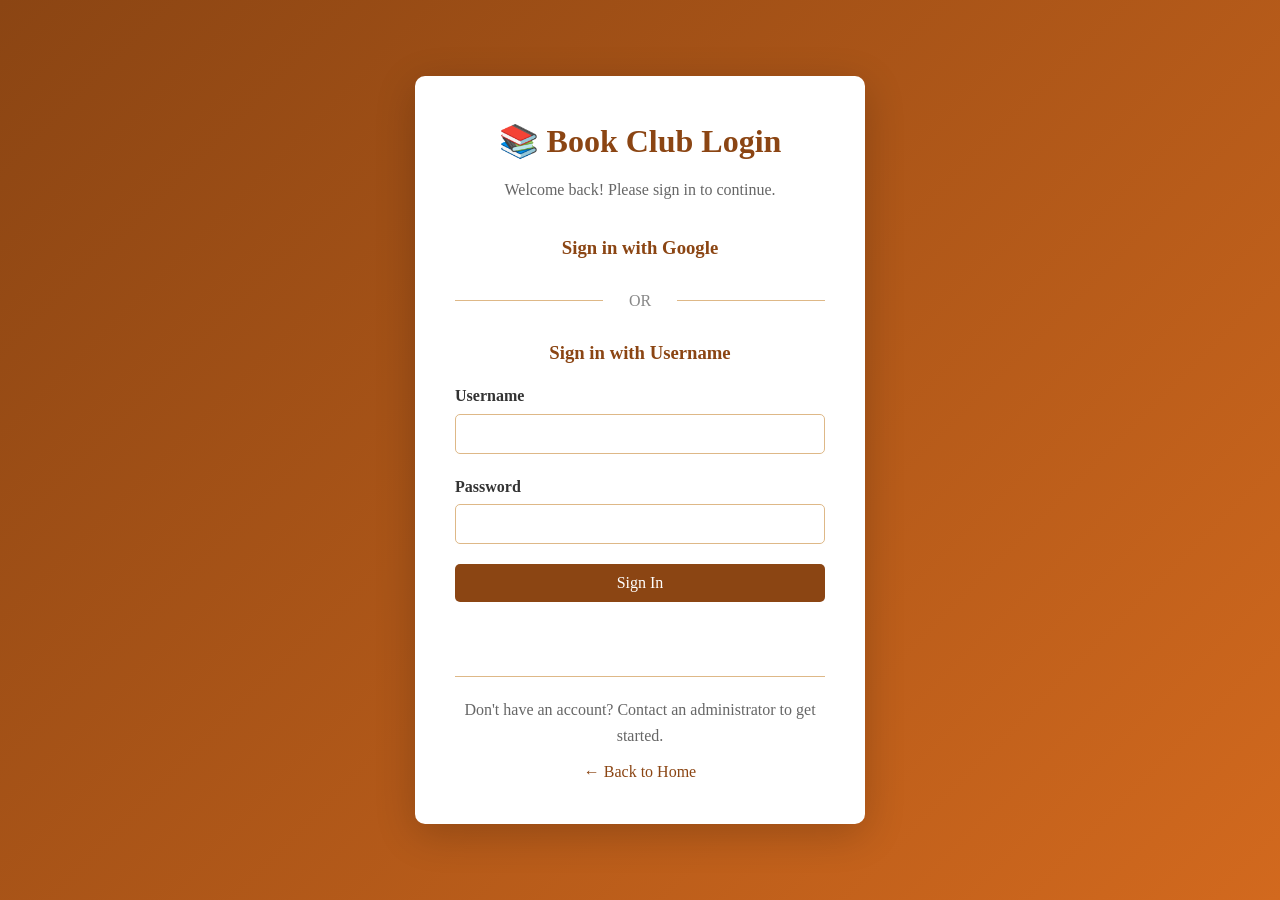
==== books-read.html @ ddfc7ccd "Initial website" ====
<!DOCTYPE html>
<html lang="en">
<head>
    <meta charset="UTF-8">
    <meta name="viewport" content="width=device-width, initial-scale=1.0">
    <title>Book Club - Books Read</title>
    <link rel="stylesheet" href="styles.css">
</head>
<body>
    <nav class="navbar">
        <div class="nav-container">
            <h1 class="nav-logo">📚 Book Club</h1>
            <div class="nav-menu">
                <div class="dropdown">
                    <button class="dropbtn">Menu ▼</button>
                    <div class="dropdown-content">
                        <a href="index.html">Home</a>
                        <a href="members.html">Member List</a>
                        <a href="calendar.html">Calendar</a>
                        <a href="books-read.html">Books Read</a>
                        <a href="nominations.html">Book Nominations</a>
                        <a href="voting.html">Voting</a>
                    </div>
                </div>
                <div id="userInfo" class="user-info"></div>
            </div>
        </div>
    </nav>

    <div class="container">
        <div class="page-header">
            <h1>📖 Books We've Read</h1>
        </div>

        <div id="booksGrid" class="books-grid">
            <p class="loading">Loading books...</p>
        </div>
    </div>

    <!-- Book Details Modal -->
    <div id="bookDetailsModal" class="modal">
        <div class="modal-content modal-large">
            <span class="close" onclick="closeBookDetailsModal()">&times;</span>
            <div id="bookDetailsContent"></div>
        </div>
    </div>

    <!-- Add Rating Modal -->
    <div id="addRatingModal" class="modal">
        <div class="modal-content">
            <span class="close" onclick="closeAddRatingModal()">&times;</span>
            <h2>Rate This Book</h2>
            <form id="addRatingForm" onsubmit="submitRating(event)">
                <div class="form-group">
                    <label for="rating">Rating (1-10) *</label>
                    <input type="number" id="rating" min="1" max="10" required>
                    <div class="rating-scale">
                        <span>1 = Terrible</span>
                        <span>10 = Masterpiece</span>
                    </div>
                </div>
                <div class="form-group">
                    <label for="review">Review (Optional)</label>
                    <textarea id="review" rows="4" placeholder="Share your thoughts about the book..."></textarea>
                </div>
                <div id="ratingMessage" class="message"></div>
                <div class="form-actions">
                    <button type="button" onclick="closeAddRatingModal()" class="btn btn-secondary">Cancel</button>
                    <button type="submit" class="btn btn-primary">Submit Rating</button>
                </div>
            </form>
        </div>
    </div>

    <footer>
        <p>&copy; 2026 Book Club. Powered by books and friendship.</p>
    </footer>

    <script src="app.js"></script>
    <script>
        let currentBookForRating = null;

        document.addEventListener('DOMContentLoaded', async () => {
            await initAuth();
            loadBooksRead();
        });

        async function loadBooksRead() {
            try {
                const response = await apiCall('/getBooksRead');
                const grid = document.getElementById('booksGrid');
                
                if (response.success && response.books.length > 0) {
                    grid.innerHTML = response.books.map(book => `
                        <div class="book-card" onclick="showBookDetails('${book.id}')">
                            <div class="book-card-image">
                                ${book.imageUrl ? `<img src="${book.imageUrl}" alt="${book.title}">` : '<div class="no-image">📚</div>'}
                            </div>
                            <div class="book-card-content">
                                <h3>${book.title}</h3>
                                <p class="author">by ${book.author}</p>
                                <p class="date-read">Read: ${new Date(book.dateCompleted).toLocaleDateString()}</p>
                                <div class="book-rating">
                                    <span class="rating-score">⭐ ${book.avgRating ? book.avgRating.toFixed(1) : 'Not rated'}/10</span>
                                    <span class="rating-count">${book.ratingCount || 0} ratings</span>
                                </div>
                            </div>
                        </div>
                    `).join('');
                } else {
                    grid.innerHTML = '<p class="no-data">No books read yet. Start reading!</p>';
                }
            } catch (error) {
                console.error('Error loading books:', error);
                document.getElementById('booksGrid').innerHTML = '<p class="error">Failed to load books</p>';
            }
        }

        async function showBookDetails(bookId) {
            try {
                const response = await apiCall('/getBookDetails', { bookId: bookId });
                const content = document.getElementById('bookDetailsContent');
                
                if (response.success && response.book) {
                    const book = response.book;
                    const currentUser = JSON.parse(localStorage.getItem('bookClubUser'));
                    const userRating = response.ratings.find(r => r.userId === currentUser.id);
                    
                    content.innerHTML = `
                        <div class="book-details-header">
                            <div class="book-details-image">
                                ${book.imageUrl ? `<img src="${book.imageUrl}" alt="${book.title}">` : '<div class="no-image-large">📚</div>'}
                            </div>
                            <div class="book-details-info">
                                <h2>${book.title}</h2>
                                <h3>by ${book.author}</h3>
                                <p><strong>Nominated by:</strong> ${book.nominatedBy}</p>
                                <p><strong>Read on:</strong> ${new Date(book.dateCompleted).toLocaleDateString()}</p>
                                <div class="book-rating-large">
                                    <span class="rating-score-large">⭐ ${book.avgRating ? book.avgRating.toFixed(1) : 'Not rated'}/10</span>
                                    <span class="rating-count">(${book.ratingCount || 0} ratings)</span>
                                </div>
                                <div class="book-links">
                                    ${book.amazonLink ? `<a href="${book.amazonLink}" target="_blank" class="btn btn-secondary">Amazon</a>` : ''}
                                    ${book.goodreadsLink ? `<a href="${book.goodreadsLink}" target="_blank" class="btn btn-secondary">Goodreads</a>` : ''}
                                    ${userRating ? 
                                        `<button onclick="showAddRatingModal('${book.id}')" class="btn btn-primary">Update Your Rating</button>` :
                                        `<button onclick="showAddRatingModal('${book.id}')" class="btn btn-primary">Rate This Book</button>`
                                    }
                                </div>
                            </div>
                        </div>
                        
                        ${userRating ? `
                            <div class="user-rating-box">
                                <h4>Your Rating: ${userRating.rating}/10</h4>
                                ${userRating.review ? `<p>${userRating.review}</p>` : ''}
                            </div>
                        ` : ''}
                        
                        <div class="ratings-section">
                            <h3>Member Ratings & Reviews</h3>
                            ${response.ratings.length > 0 ? 
                                response.ratings.map(rating => `
                                    <div class="rating-item">
                                        <div class="rating-header">
                                            <strong>${rating.memberName}</strong>
                                            <span class="rating-score">⭐ ${rating.rating}/10</span>
                                        </div>
                                        ${rating.review ? `<p class="rating-review">${rating.review}</p>` : ''}
                                        <p class="rating-date">${new Date(rating.dateRated).toLocaleDateString()}</p>
                                    </div>
                                `).join('') :
                                '<p class="no-data">No ratings yet. Be the first to rate!</p>'
                            }
                        </div>
                    `;
                    
                    document.getElementById('bookDetailsModal').style.display = 'block';
                }
            } catch (error) {
                console.error('Error loading book details:', error);
                alert('Failed to load book details');
            }
        }

        function closeBookDetailsModal() {
            document.getElementById('bookDetailsModal').style.display = 'none';
        }

        function showAddRatingModal(bookId) {
            currentBookForRating = bookId;
            document.getElementById('addRatingModal').style.display = 'block';
            closeBookDetailsModal();
        }

        function closeAddRatingModal() {
            document.getElementById('addRatingModal').style.display = 'none';
            document.getElementById('addRatingForm').reset();
            document.getElementById('ratingMessage').textContent = '';
            currentBookForRating = null;
        }

        async function submitRating(event) {
            event.preventDefault();
            
            const rating = document.getElementById('rating').value;
            const review = document.getElementById('review').value;
            const messageDiv = document.getElementById('ratingMessage');
            
            try {
                const response = await apiCall('/addRating', {
                    bookId: currentBookForRating,
                    rating: parseInt(rating),
                    review: review
                });
                
                if (response.success) {
                    messageDiv.className = 'message success';
                    messageDiv.textContent = 'Rating submitted successfully!';
                    
                    setTimeout(() => {
                        closeAddRatingModal();
                        loadBooksRead();
                    }, 1500);
                } else {
                    messageDiv.className = 'message error';
                    messageDiv.textContent = response.message || 'Failed to submit rating';
                }
            } catch (error) {
                messageDiv.className = 'message error';
                messageDiv.textContent = 'Error submitting rating. Please try again.';
                console.error('Submit rating error:', error);
            }
        }

        // Close modals when clicking outside
        window.onclick = function(event) {
            if (event.target.classList.contains('modal')) {
                event.target.style.display = 'none';
            }
        }
    </script>
</body>
</html>
---- styles.css ----
/* Global Styles */
* {
    margin: 0;
    padding: 0;
    box-sizing: border-box;
}

:root {
    --primary-color: #8B4513;
    --secondary-color: #D2691E;
    --accent-color: #CD853F;
    --dark-bg: #2C1810;
    --light-bg: #F5F5DC;
    --text-dark: #333;
    --text-light: #fff;
    --border-color: #DEB887;
    --success-color: #4CAF50;
    --error-color: #f44336;
    --warning-color: #ff9800;
}

body {
    font-family: 'Georgia', 'Times New Roman', serif;
    line-height: 1.6;
    color: var(--text-dark);
    background-color: var(--light-bg);
    min-height: 100vh;
    display: flex;
    flex-direction: column;
}

/* Navigation */
.navbar {
    background-color: var(--dark-bg);
    color: var(--text-light);
    padding: 1rem 0;
    box-shadow: 0 2px 5px rgba(0,0,0,0.1);
}

.nav-container {
    max-width: 1200px;
    margin: 0 auto;
    padding: 0 20px;
    display: flex;
    justify-content: space-between;
    align-items: center;
}

.nav-logo {
    font-size: 1.5rem;
    font-weight: bold;
}

.nav-menu {
    display: flex;
    align-items: center;
    gap: 20px;
}

/* Dropdown Menu */
.dropdown {
    position: relative;
    display: inline-block;
}

.dropbtn {
    background-color: var(--secondary-color);
    color: white;
    padding: 10px 20px;
    font-size: 16px;
    border: none;
    cursor: pointer;
    border-radius: 5px;
    font-family: 'Georgia', serif;
}

.dropbtn:hover {
    background-color: var(--accent-color);
}

.dropdown-content {
    display: none;
    position: absolute;
    background-color: #f9f9f9;
    min-width: 200px;
    box-shadow: 0px 8px 16px 0px rgba(0,0,0,0.2);
    z-index: 1;
    border-radius: 5px;
}

.dropdown-content a {
    color: var(--text-dark);
    padding: 12px 16px;
    text-decoration: none;
    display: block;
}

.dropdown-content a:hover {
    background-color: var(--border-color);
}

.dropdown:hover .dropdown-content {
    display: block;
}

.user-info {
    color: var(--text-light);
}

.user-info a {
    color: var(--accent-color);
    text-decoration: none;
    margin-left: 10px;
}

/* Container */
.container {
    max-width: 1200px;
    margin: 0 auto;
    padding: 20px;
    flex: 1;
}

/* Hero Section */
.hero {
    text-align: center;
    padding: 40px 20px;
    background: linear-gradient(135deg, var(--primary-color) 0%, var(--secondary-color) 100%);
    color: var(--text-light);
    border-radius: 10px;
    margin-bottom: 30px;
}

.hero h1 {
    font-size: 2.5rem;
    margin-bottom: 10px;
}

/* Section */
.section {
    background: white;
    padding: 30px;
    margin-bottom: 30px;
    border-radius: 10px;
    box-shadow: 0 2px 10px rgba(0,0,0,0.1);
}

.section h2 {
    color: var(--primary-color);
    margin-bottom: 20px;
    font-size: 1.8rem;
}

/* Page Header */
.page-header {
    display: flex;
    justify-content: space-between;
    align-items: center;
    margin-bottom: 30px;
}

.page-header h1 {
    color: var(--primary-color);
    font-size: 2.5rem;
}

/* Book Cards */
.book-card-large {
    display: flex;
    gap: 30px;
    align-items: flex-start;
}

.book-image img {
    max-width: 250px;
    height: auto;
    border-radius: 10px;
    box-shadow: 0 4px 10px rgba(0,0,0,0.2);
}

.no-image, .no-image-large {
    background-color: var(--border-color);
    display: flex;
    align-items: center;
    justify-content: center;
    font-size: 4rem;
    border-radius: 10px;
}

.no-image {
    width: 100%;
    height: 200px;
}

.no-image-large {
    width: 250px;
    height: 350px;
}

.book-details h3 {
    color: var(--primary-color);
    font-size: 2rem;
    margin-bottom: 10px;
}

.author {
    font-style: italic;
    color: #666;
    margin-bottom: 10px;
}

.nominated-by {
    color: #888;
    font-size: 0.9rem;
}

.book-links {
    margin-top: 20px;
    display: flex;
    gap: 10px;
    flex-wrap: wrap;
}

/* Meeting Card */
.meeting-card {
    text-align: center;
    padding: 20px;
}

#nextMeetingDate {
    font-size: 1.3rem;
    margin-bottom: 20px;
}

.countdown {
    margin-top: 20px;
}

.countdown-number {
    font-size: 4rem;
    font-weight: bold;
    color: var(--primary-color);
}

.countdown-label {
    font-size: 1.2rem;
    color: #666;
    margin-top: 10px;
}

/* Quote Section */
.quote-section {
    background: linear-gradient(135deg, #f5f5f5 0%, #e8e8e8 100%);
}

.quote-card {
    text-align: center;
    padding: 20px;
}

.quote-text {
    font-size: 1.3rem;
    font-style: italic;
    margin-bottom: 15px;
    color: var(--text-dark);
}

.quote-author {
    font-size: 1.1rem;
    color: var(--primary-color);
    font-weight: bold;
}

/* Books Grid */
.books-grid {
    display: grid;
    grid-template-columns: repeat(auto-fill, minmax(280px, 1fr));
    gap: 25px;
    margin-bottom: 30px;
}

.book-card {
    background: white;
    border-radius: 10px;
    overflow: hidden;
    box-shadow: 0 4px 10px rgba(0,0,0,0.1);
    transition: transform 0.3s, box-shadow 0.3s;
    cursor: pointer;
}

.book-card:hover {
    transform: translateY(-5px);
    box-shadow: 0 8px 20px rgba(0,0,0,0.15);
}

.book-card-image {
    height: 300px;
    overflow: hidden;
    background-color: var(--border-color);
}

.book-card-image img {
    width: 100%;
    height: 100%;
    object-fit: cover;
}

.book-card-content {
    padding: 20px;
}

.book-card-content h3 {
    color: var(--primary-color);
    margin-bottom: 10px;
    font-size: 1.3rem;
}

.book-rating {
    display: flex;
    justify-content: space-between;
    align-items: center;
    margin-top: 15px;
    padding-top: 15px;
    border-top: 1px solid var(--border-color);
}

.rating-score {
    font-weight: bold;
    color: var(--secondary-color);
}

.rating-count {
    color: #888;
    font-size: 0.9rem;
}

.date-read, .nomination-date {
    color: #888;
    font-size: 0.9rem;
    margin-top: 5px;
}

/* Members Grid */
.members-grid {
    display: grid;
    grid-template-columns: repeat(auto-fill, minmax(300px, 1fr));
    gap: 20px;
}

.member-card {
    background: white;
    border-radius: 10px;
    padding: 20px;
    box-shadow: 0 4px 10px rgba(0,0,0,0.1);
    display: flex;
    align-items: center;
    gap: 15px;
}

.member-avatar {
    width: 60px;
    height: 60px;
    border-radius: 50%;
    background-color: var(--primary-color);
    color: white;
    display: flex;
    align-items: center;
    justify-content: center;
    font-size: 1.8rem;
    font-weight: bold;
    flex-shrink: 0;
}

.member-info {
    flex: 1;
}

.member-info h3 {
    color: var(--primary-color);
    margin-bottom: 5px;
}

.member-email {
    color: #666;
    font-size: 0.9rem;
}

.admin-badge {
    display: inline-block;
    background-color: var(--warning-color);
    color: white;
    padding: 2px 8px;
    border-radius: 3px;
    font-size: 0.8rem;
    margin-top: 5px;
}

.member-actions {
    display: flex;
    flex-direction: column;
    gap: 5px;
}

/* Buttons */
.btn {
    padding: 10px 20px;
    border: none;
    border-radius: 5px;
    cursor: pointer;
    font-size: 1rem;
    text-decoration: none;
    display: inline-block;
    text-align: center;
    transition: background-color 0.3s, transform 0.1s;
    font-family: 'Georgia', serif;
}

.btn:active {
    transform: scale(0.98);
}

.btn-primary {
    background-color: var(--primary-color);
    color: white;
}

.btn-primary:hover {
    background-color: var(--secondary-color);
}

.btn-secondary {
    background-color: var(--accent-color);
    color: white;
}

.btn-secondary:hover {
    background-color: var(--secondary-color);
}

.btn-danger {
    background-color: var(--error-color);
    color: white;
}

.btn-danger:hover {
    background-color: #d32f2f;
}

.btn-success {
    background-color: var(--success-color);
    color: white;
}

.btn-success:hover {
    background-color: #45a049;
}

.btn-small {
    padding: 5px 10px;
    font-size: 0.85rem;
}

.btn-large {
    padding: 15px 40px;
    font-size: 1.2rem;
}

.btn-full {
    width: 100%;
}

/* Forms */
.form-group {
    margin-bottom: 20px;
}

.form-group label {
    display: block;
    margin-bottom: 5px;
    color: var(--text-dark);
    font-weight: bold;
}

.form-group input[type="text"],
.form-group input[type="email"],
.form-group input[type="password"],
.form-group input[type="url"],
.form-group input[type="number"],
.form-group input[type="datetime-local"],
.form-group textarea,
.form-group select {
    width: 100%;
    padding: 10px;
    border: 1px solid var(--border-color);
    border-radius: 5px;
    font-size: 1rem;
    font-family: 'Georgia', serif;
}

.form-group input[type="checkbox"] {
    margin-right: 8px;
}

.form-group small {
    display: block;
    margin-top: 5px;
    color: #666;
    font-size: 0.85rem;
}

.form-row {
    display: grid;
    grid-template-columns: 1fr 1fr;
    gap: 20px;
}

.form-actions {
    display: flex;
    gap: 10px;
    justify-content: flex-end;
    margin-top: 20px;
}

.rating-scale {
    display: flex;
    justify-content: space-between;
    margin-top: 5px;
    font-size: 0.85rem;
    color: #666;
}

/* Nomination Form */
.nomination-form-section {
    background: white;
    padding: 30px;
    border-radius: 10px;
    box-shadow: 0 2px 10px rgba(0,0,0,0.1);
    margin-top: 30px;
}

.nomination-form-section h2 {
    color: var(--primary-color);
    margin-bottom: 20px;
}

.image-upload-options {
    border: 1px solid var(--border-color);
    padding: 15px;
    border-radius: 5px;
}

.upload-option {
    margin-bottom: 15px;
}

.upload-option:last-child {
    margin-bottom: 0;
}

.upload-option input[type="url"] {
    margin-top: 5px;
}

/* Voting */
.voting-grid {
    display: grid;
    grid-template-columns: repeat(auto-fill, minmax(280px, 1fr));
    gap: 25px;
    margin-bottom: 30px;
}

.voting-book-card {
    position: relative;
    background: white;
    border-radius: 10px;
    overflow: hidden;
    box-shadow: 0 4px 10px rgba(0,0,0,0.1);
    transition: transform 0.3s, box-shadow 0.3s, border 0.3s;
    cursor: pointer;
    border: 3px solid transparent;
}

.voting-book-card:hover {
    transform: translateY(-5px);
    box-shadow: 0 8px 20px rgba(0,0,0,0.15);
}

.voting-book-card.selected {
    border-color: var(--success-color);
    box-shadow: 0 8px 20px rgba(76, 175, 80, 0.3);
}

.selection-indicator {
    position: absolute;
    top: 10px;
    right: 10px;
    width: 40px;
    height: 40px;
    background-color: var(--success-color);
    color: white;
    border-radius: 50%;
    display: none;
    align-items: center;
    justify-content: center;
    font-size: 1.5rem;
    font-weight: bold;
}

.voting-book-card.selected .selection-indicator {
    display: flex;
}

.vote-count {
    margin-top: 10px;
    color: #666;
    font-style: italic;
}

.voting-status {
    background: white;
    padding: 20px;
    border-radius: 10px;
    margin-bottom: 20px;
    text-align: center;
}

.voting-status .info {
    color: var(--primary-color);
    font-size: 1.2rem;
    font-weight: bold;
}

/* Results */
.results-grid {
    display: grid;
    grid-template-columns: repeat(auto-fill, minmax(280px, 1fr));
    gap: 25px;
}

.result-card {
    position: relative;
    background: white;
    border-radius: 10px;
    overflow: hidden;
    box-shadow: 0 4px 10px rgba(0,0,0,0.1);
}

.vote-count-display {
    text-align: center;
    padding: 15px;
    background-color: var(--light-bg);
    font-size: 1.2rem;
}

.select-for-next-round {
    position: absolute;
    top: 10px;
    left: 10px;
    background-color: white;
    padding: 8px 12px;
    border-radius: 5px;
    box-shadow: 0 2px 5px rgba(0,0,0,0.2);
    z-index: 10;
    display: flex;
    align-items: center;
    gap: 5px;
    cursor: pointer;
}

/* Admin Section */
.admin-section {
    background: #fff3cd;
    padding: 20px;
    border-radius: 10px;
    margin-bottom: 20px;
    border: 2px solid var(--warning-color);
}

.admin-section h2 {
    color: var(--primary-color);
    margin-bottom: 15px;
}

.admin-actions {
    display: flex;
    gap: 10px;
}

/* Modals */
.modal {
    display: none;
    position: fixed;
    z-index: 1000;
    left: 0;
    top: 0;
    width: 100%;
    height: 100%;
    overflow: auto;
    background-color: rgba(0,0,0,0.5);
}

.modal-content {
    background-color: #fefefe;
    margin: 5% auto;
    padding: 30px;
    border: 1px solid #888;
    border-radius: 10px;
    width: 90%;
    max-width: 600px;
    position: relative;
}

.modal-large {
    max-width: 900px;
}

.close {
    color: #aaa;
    float: right;
    font-size: 28px;
    font-weight: bold;
    cursor: pointer;
    line-height: 20px;
}

.close:hover,
.close:focus {
    color: #000;
}

.modal h2 {
    color: var(--primary-color);
    margin-bottom: 20px;
}

/* Book Details Modal */
.book-details-header {
    display: flex;
    gap: 30px;
    margin-bottom: 30px;
}

.book-details-image img {
    max-width: 200px;
    border-radius: 10px;
}

.book-details-info h2 {
    color: var(--primary-color);
    margin-bottom: 10px;
}

.book-details-info h3 {
    color: #666;
    font-style: italic;
    margin-bottom: 15px;
}

.book-rating-large {
    margin: 20px 0;
}

.rating-score-large {
    font-size: 2rem;
    color: var(--secondary-color);
    font-weight: bold;
}

.ratings-section {
    margin-top: 30px;
}

.ratings-section h3 {
    color: var(--primary-color);
    margin-bottom: 20px;
}

.rating-item {
    background-color: var(--light-bg);
    padding: 15px;
    border-radius: 5px;
    margin-bottom: 15px;
}

.rating-header {
    display: flex;
    justify-content: space-between;
    margin-bottom: 10px;
}

.rating-review {
    margin: 10px 0;
    line-height: 1.6;
}

.rating-date {
    font-size: 0.85rem;
    color: #888;
}

.user-rating-box {
    background-color: #e8f5e9;
    padding: 20px;
    border-radius: 10px;
    margin-bottom: 30px;
    border-left: 4px solid var(--success-color);
}

.user-rating-box h4 {
    color: var(--primary-color);
    margin-bottom: 10px;
}

/* Login Page */
.login-container {
    min-height: 100vh;
    display: flex;
    align-items: center;
    justify-content: center;
    background: linear-gradient(135deg, var(--primary-color) 0%, var(--secondary-color) 100%);
    padding: 20px;
}

.login-box {
    background: white;
    padding: 40px;
    border-radius: 10px;
    box-shadow: 0 10px 40px rgba(0,0,0,0.2);
    width: 100%;
    max-width: 450px;
}

.login-box h1 {
    color: var(--primary-color);
    text-align: center;
    margin-bottom: 10px;
}

.login-subtitle {
    text-align: center;
    color: #666;
    margin-bottom: 30px;
}

.login-section {
    margin-bottom: 25px;
}

.login-section h3 {
    color: var(--primary-color);
    margin-bottom: 15px;
    text-align: center;
}

.divider {
    text-align: center;
    margin: 25px 0;
    position: relative;
}

.divider::before,
.divider::after {
    content: '';
    position: absolute;
    top: 50%;
    width: 40%;
    height: 1px;
    background-color: var(--border-color);
}

.divider::before {
    left: 0;
}

.divider::after {
    right: 0;
}

.divider span {
    background-color: white;
    padding: 0 10px;
    color: #888;
}

.login-footer {
    text-align: center;
    margin-top: 25px;
    padding-top: 20px;
    border-top: 1px solid var(--border-color);
}

.login-footer p {
    color: #666;
    margin-bottom: 10px;
}

.link {
    color: var(--primary-color);
    text-decoration: none;
}

.link:hover {
    text-decoration: underline;
}

/* Messages */
.message {
    padding: 12px;
    border-radius: 5px;
    margin: 15px 0;
    text-align: center;
}

.message.success {
    background-color: #d4edda;
    color: #155724;
    border: 1px solid #c3e6cb;
}

.message.error {
    background-color: #f8d7da;
    color: #721c24;
    border: 1px solid #f5c6cb;
}

.message.info {
    background-color: #d1ecf1;
    color: #0c5460;
    border: 1px solid #bee5eb;
}

/* Utility Classes */
.loading, .no-data, .error {
    text-align: center;
    padding: 40px;
    color: #666;
    font-style: italic;
}

.error {
    color: var(--error-color);
}

/* Calendar */
.calendar-container {
    background: white;
    padding: 20px;
    border-radius: 10px;
    box-shadow: 0 2px 10px rgba(0,0,0,0.1);
}

.calendar-container iframe {
    width: 100%;
    min-height: 600px;
    border: 0;
    border-radius: 5px;
}

.calendar-info {
    background: white;
    padding: 20px;
    border-radius: 10px;
    margin-bottom: 20px;
    text-align: center;
    box-shadow: 0 2px 10px rgba(0,0,0,0.1);
}

/* Footer */
footer {
    background-color: var(--dark-bg);
    color: var(--text-light);
    text-align: center;
    padding: 20px;
    margin-top: auto;
}

/* Responsive Design */
@media (max-width: 768px) {
    .nav-container {
        flex-direction: column;
        gap: 15px;
    }

    .hero h1 {
        font-size: 1.8rem;
    }

    .page-header {
        flex-direction: column;
        align-items: flex-start;
        gap: 15px;
    }

    .book-card-large {
        flex-direction: column;
    }

    .book-image img {
        max-width: 100%;
    }

    .form-row {
        grid-template-columns: 1fr;
    }

    .books-grid, .members-grid, .voting-grid, .results-grid {
        grid-template-columns: 1fr;
    }

    .book-details-header {
        flex-direction: column;
    }

    .admin-actions {
        flex-direction: column;
    }

    .login-box {
        padding: 30px 20px;
    }
}

@media (max-width: 480px) {
    .hero h1 {
        font-size: 1.5rem;
    }

    .page-header h1 {
        font-size: 1.8rem;
    }

    .countdown-number {
        font-size: 3rem;
    }

    .quote-text {
        font-size: 1.1rem;
    }
}
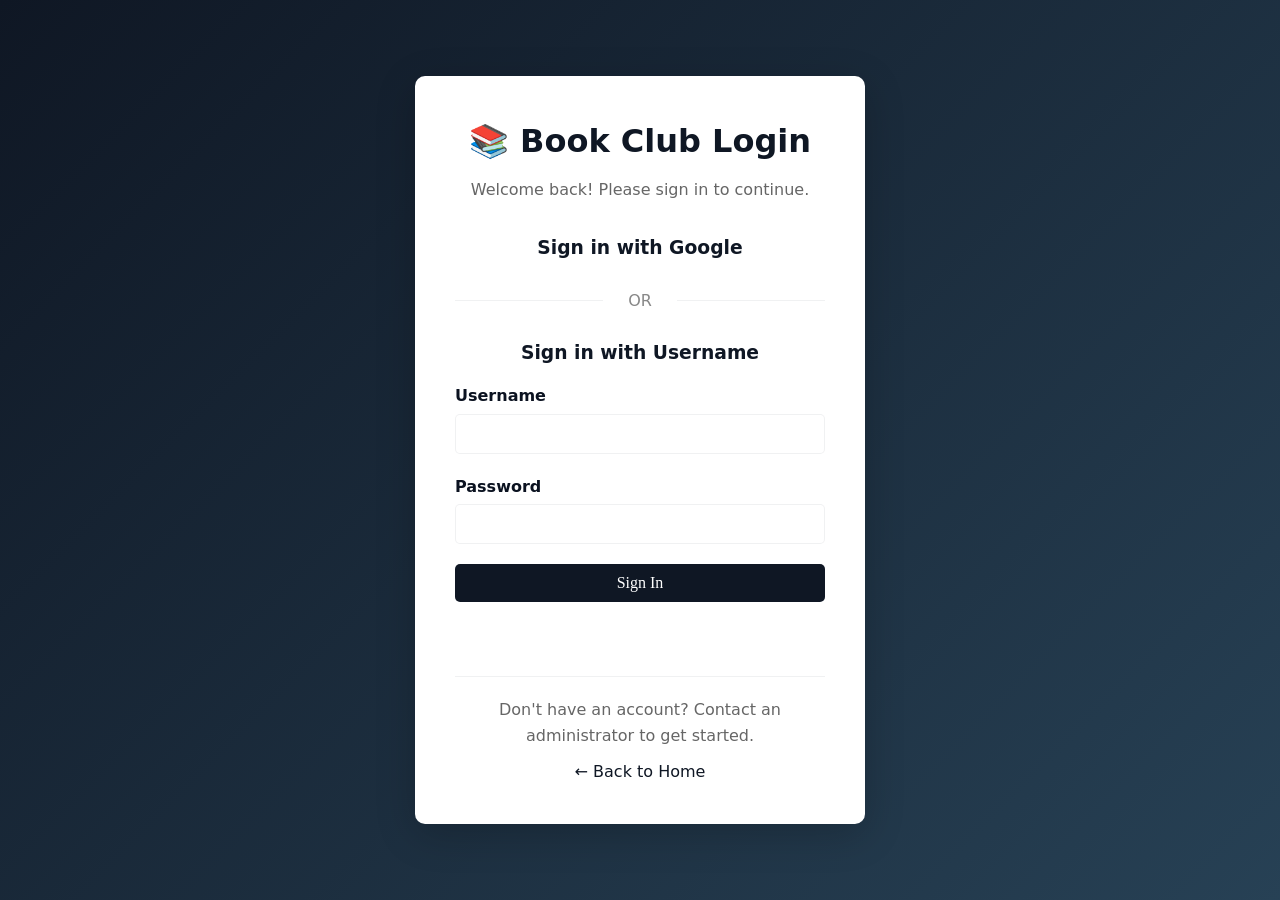
==== commit 2c4c4717: "App updates" ====
--- a/books-read.html
+++ b/books-read.html
@@ -180,7 +180,7 @@
                 }
             } catch (error) {
                 console.error('Error loading book details:', error);
-                alert('Failed to load book details');
+                showToast('Failed to load book details', 'error');
             }
         }
 
--- a/styles.css
+++ b/styles.css
@@ -5,25 +5,27 @@
     box-sizing: border-box;
 }
 
+@import url('https://fonts.googleapis.com/css2?family=Inter:wght@300;400;600;700&display=swap');
 :root {
-    --primary-color: #8B4513;
-    --secondary-color: #D2691E;
-    --accent-color: #CD853F;
-    --dark-bg: #2C1810;
-    --light-bg: #F5F5DC;
-    --text-dark: #333;
-    --text-light: #fff;
-    --border-color: #DEB887;
+    --primary-color: #0f1724;    /* deep slate */
+    --secondary-color: #274155;  /* darker teal/blue */
+    --accent-color: #68d8c0;     /* seafoam */
+    --card-bg: #ffffff;          /* keep cards bright for contrast */
+    --dark-bg: #0b2b3a;         /* slightly lighter page background */
+    --text-dark: #0b1220;       /* primary text */
+    --text-light: #ffffff;
+    --border-color: rgba(11,18,32,0.06);
     --success-color: #4CAF50;
     --error-color: #f44336;
-    --warning-color: #ff9800;
+    --warning-color: #ffb74d;
 }
 
 body {
-    font-family: 'Georgia', 'Times New Roman', serif;
+    font-family: 'Inter', system-ui, -apple-system, 'Segoe UI', Roboto, 'Helvetica Neue', Arial;
     line-height: 1.6;
     color: var(--text-dark);
-    background-color: var(--light-bg);
+    background: radial-gradient(1000px 450px at 12% 12%, rgba(104,216,192,0.03), transparent),
+                linear-gradient(180deg, var(--dark-bg) 0%, #0c3144 55%);
     min-height: 100vh;
     display: flex;
     flex-direction: column;
@@ -31,10 +33,11 @@
 
 /* Navigation */
 .navbar {
-    background-color: var(--dark-bg);
+    background-color: rgba(15,23,36,0.9);
     color: var(--text-light);
     padding: 1rem 0;
-    box-shadow: 0 2px 5px rgba(0,0,0,0.1);
+    box-shadow: 0 6px 20px rgba(2,6,23,0.6);
+    backdrop-filter: blur(6px);
 }
 
 .nav-container {
@@ -48,7 +51,8 @@
 
 .nav-logo {
     font-size: 1.5rem;
-    font-weight: bold;
+    font-weight: 700;
+    color: var(--text-light);
 }
 
 .nav-menu {
@@ -64,14 +68,14 @@
 }
 
 .dropbtn {
-    background-color: var(--secondary-color);
-    color: white;
-    padding: 10px 20px;
-    font-size: 16px;
-    border: none;
+    background-color: transparent;
+    color: var(--text-light);
+    padding: 8px 14px;
+    font-size: 15px;
+    border: 1px solid transparent;
     cursor: pointer;
-    border-radius: 5px;
-    font-family: 'Georgia', serif;
+    border-radius: 8px;
+    font-family: 'Inter', sans-serif;
 }
 
 .dropbtn:hover {
@@ -125,7 +129,7 @@
 .hero {
     text-align: center;
     padding: 40px 20px;
-    background: linear-gradient(135deg, var(--primary-color) 0%, var(--secondary-color) 100%);
+    background: linear-gradient(135deg, rgba(11,18,32,0.9) 0%, rgba(39,65,85,0.85) 100%);
     color: var(--text-light);
     border-radius: 10px;
     margin-bottom: 30px;
@@ -138,17 +142,18 @@
 
 /* Section */
 .section {
-    background: white;
+    background: var(--card-bg);
     padding: 30px;
     margin-bottom: 30px;
-    border-radius: 10px;
-    box-shadow: 0 2px 10px rgba(0,0,0,0.1);
+    border-radius: 12px;
+    box-shadow: 0 8px 30px rgba(2,6,23,0.35);
 }
 
 .section h2 {
-    color: var(--primary-color);
+    color: var(--text-dark);
     margin-bottom: 20px;
-    font-size: 1.8rem;
+    font-size: 1.6rem;
+    font-weight: 600;
 }
 
 /* Page Header */
@@ -160,8 +165,9 @@
 }
 
 .page-header h1 {
-    color: var(--primary-color);
+    color: var(--text-light);
     font-size: 2.5rem;
+    font-weight: 700;
 }
 
 /* Book Cards */
@@ -280,11 +286,11 @@
 }
 
 .book-card {
-    background: white;
-    border-radius: 10px;
+    background: var(--card-bg);
+    border-radius: 12px;
     overflow: hidden;
-    box-shadow: 0 4px 10px rgba(0,0,0,0.1);
-    transition: transform 0.3s, box-shadow 0.3s;
+    box-shadow: 0 8px 20px rgba(2,6,23,0.25);
+    transition: transform 0.25s, box-shadow 0.25s;
     cursor: pointer;
 }
 
@@ -310,9 +316,10 @@
 }
 
 .book-card-content h3 {
-    color: var(--primary-color);
+    color: var(--text-dark);
     margin-bottom: 10px;
-    font-size: 1.3rem;
+    font-size: 1.2rem;
+    font-weight: 600;
 }
 
 .book-rating {
@@ -348,10 +355,10 @@
 }
 
 .member-card {
-    background: white;
-    border-radius: 10px;
-    padding: 20px;
-    box-shadow: 0 4px 10px rgba(0,0,0,0.1);
+    background: var(--card-bg);
+    border-radius: 12px;
+    padding: 20px;
+    box-shadow: 0 8px 20px rgba(2,6,23,0.18);
     display: flex;
     align-items: center;
     gap: 15px;
@@ -361,13 +368,13 @@
     width: 60px;
     height: 60px;
     border-radius: 50%;
-    background-color: var(--primary-color);
+    background-color: var(--secondary-color);
     color: white;
     display: flex;
     align-items: center;
     justify-content: center;
-    font-size: 1.8rem;
-    font-weight: bold;
+    font-size: 1.4rem;
+    font-weight: 700;
     flex-shrink: 0;
 }
 
@@ -699,6 +706,37 @@
     background-color: rgba(0,0,0,0.5);
 }
 
+/* Toast notifications */
+.toast-container {
+    position: fixed;
+    right: 20px;
+    bottom: 20px;
+    display: flex;
+    flex-direction: column;
+    gap: 10px;
+    z-index: 2000;
+}
+.toast {
+    min-width: 220px;
+    max-width: 360px;
+    padding: 12px 16px;
+    border-radius: 10px;
+    color: white;
+    font-weight: 600;
+    box-shadow: 0 8px 20px rgba(2,6,23,0.35);
+    opacity: 0;
+    transform: translateY(8px);
+    transition: opacity 240ms ease, transform 240ms ease;
+}
+.toast.show {
+    opacity: 1;
+    transform: translateY(0);
+}
+.toast.info { background: linear-gradient(90deg, #2b6cb0, #2a9bd6); }
+.toast.success { background: linear-gradient(90deg, #2ecc71, #27ae60); }
+.toast.error { background: linear-gradient(90deg, #ff5f6d, #d63031); }
+.toast.warn { background: linear-gradient(90deg, #ffb74d, #ff8a00); }
+
 .modal-content {
     background-color: #fefefe;
     margin: 5% auto;
